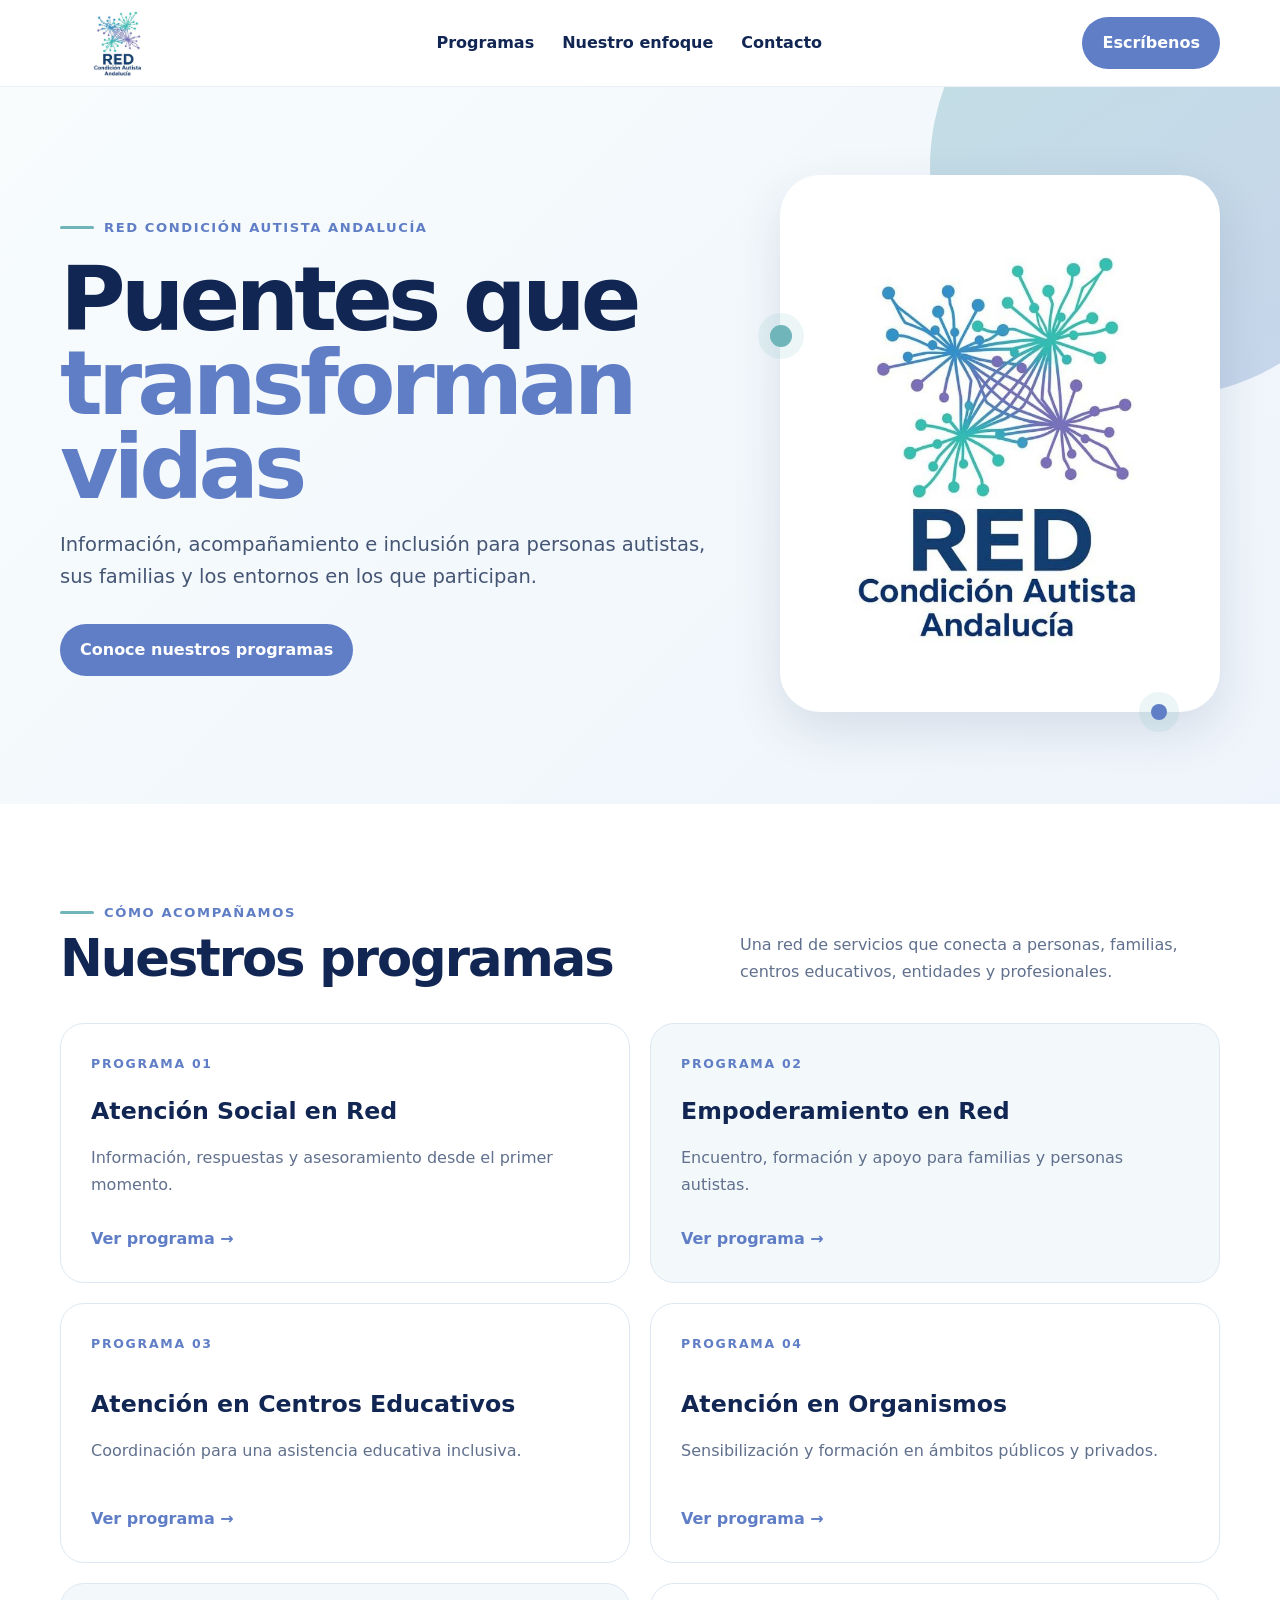
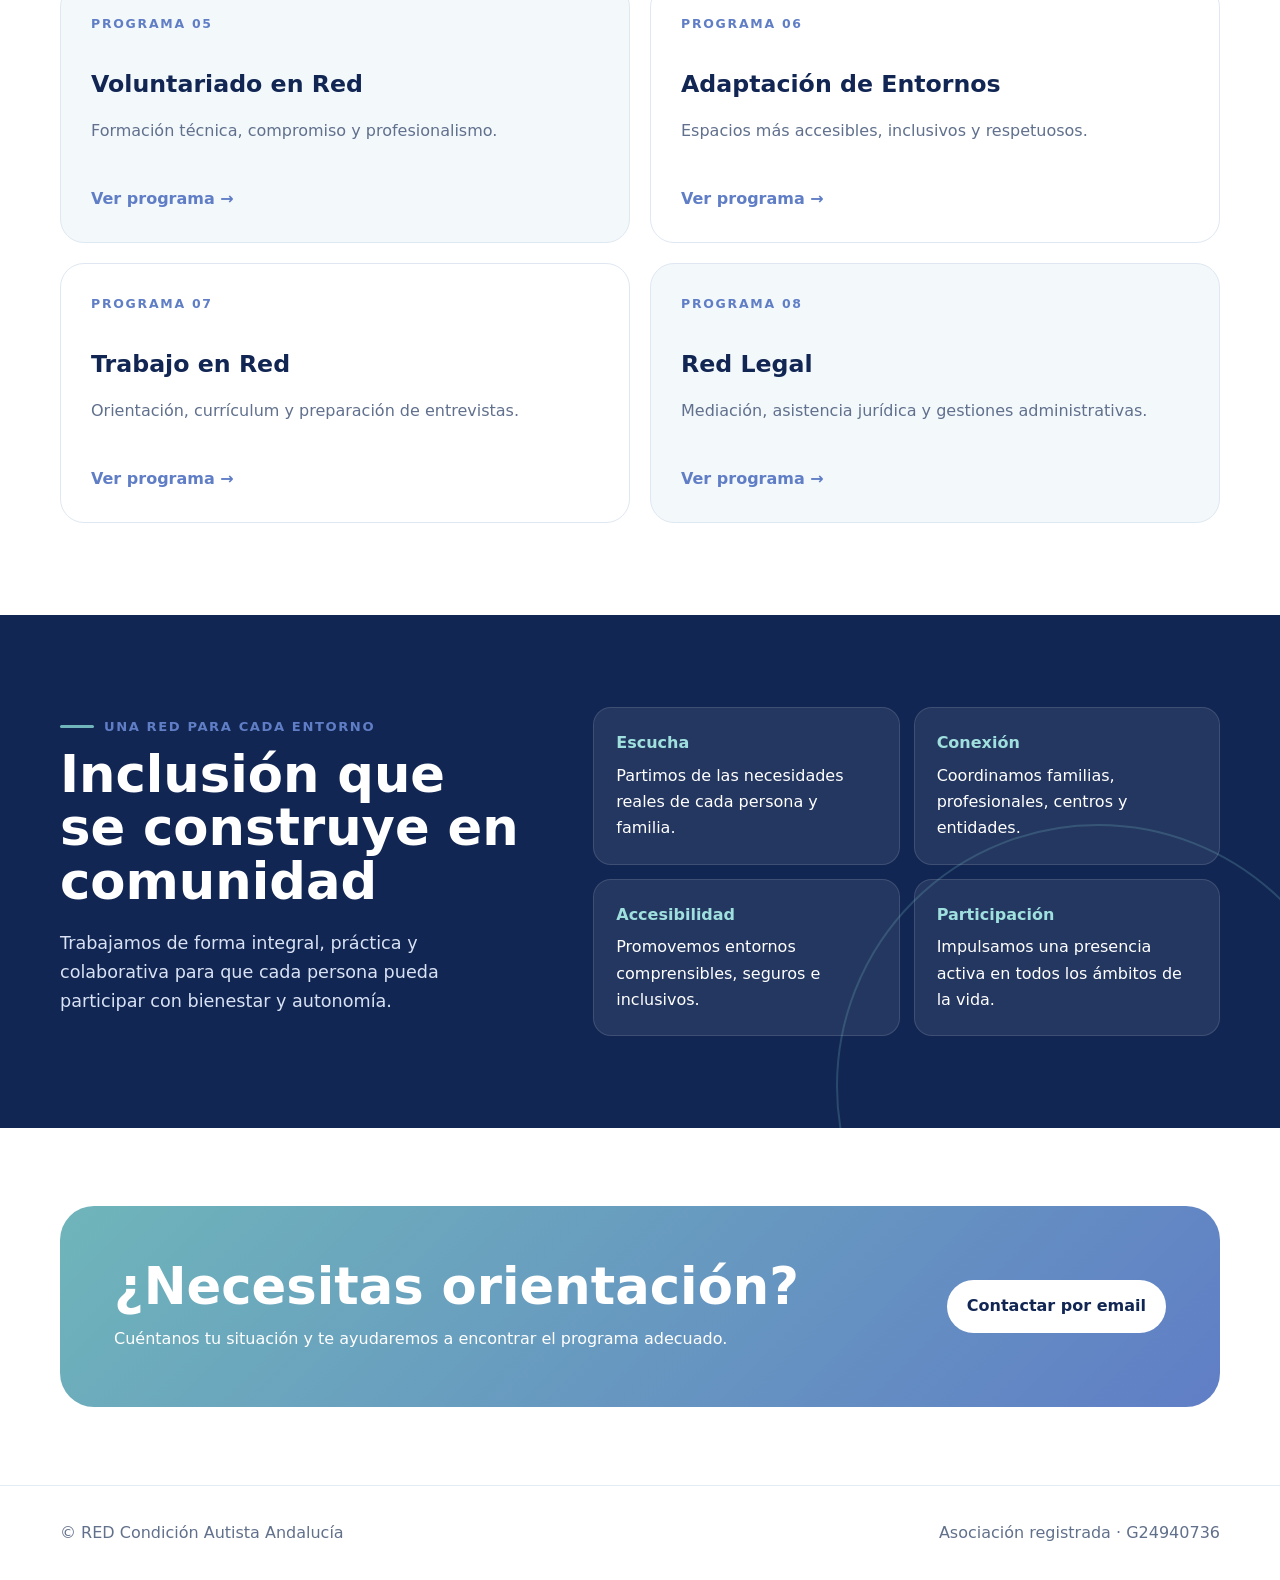
==== index.html @ 649f7479 "Publish RED Condición Autista Andalucía website" ====
<!doctype html>
<html lang="es">
<head>
<meta charset="utf-8">
<meta name="viewport" content="width=device-width,initial-scale=1">
<title>RED Condición Autista Andalucía</title>
<meta name="description" content="Información, acompañamiento e inclusión para personas autistas y sus familias en Andalucía.">
<meta property="og:title" content="RED Condición Autista Andalucía">
<meta property="og:description" content="Puentes que transforman vidas">
<meta property="og:type" content="website">
<meta property="og:image" content="https://josebaeza14.github.io/REDCondicionAutistaAndalucia/assets/og.jpg">
<meta property="og:image:width" content="1200">
<meta property="og:image:height" content="630">
<meta name="twitter:card" content="summary_large_image">
<meta name="twitter:title" content="RED Condición Autista Andalucía">
<meta name="twitter:description" content="Puentes que transforman vidas">
<meta name="twitter:image" content="https://josebaeza14.github.io/REDCondicionAutistaAndalucia/assets/og.jpg">
<link rel="icon" type="image/svg+xml" href="favicon.svg">
<link rel="stylesheet" href="styles.css">
</head>
<body>
<header class="topbar">
<nav class="container nav" aria-label="Navegación principal">
<a class="brand" href="index.html">
<img src="assets/logo-red.jpg" alt="RED Condición Autista Andalucía">
</a>
<button class="menu" aria-label="Abrir menú">☰</button>
<div class="navlinks">
<a href="#programas">Programas</a>
<a href="#enfoque">Nuestro enfoque</a>
<a href="#contacto">Contacto</a>
</div>
<a class="nav-cta" href="mailto:redcondicionautistaandalucia@gmail.com">Escríbenos</a>
</nav>
</header>
<main>
<section class="hero">
<div class="container hero-grid">
<div>
<span class="eyebrow">RED Condición Autista Andalucía</span>
<h1>Puentes que <span>transforman vidas</span>
</h1>
<p class="lead">Información, acompañamiento e inclusión para personas autistas, sus familias y los entornos en los que participan.</p>
<a class="btn" href="#programas">Conoce nuestros programas</a>
</div>
<div class="hero-card">
<span class="node n1">
</span>
<span class="node n2">
</span>
<img src="assets/logo-red.jpg" alt="Logo de RED Condición Autista Andalucía">
</div>
</div>
</section>
<section class="programs" id="programas">
<div class="container">
<div class="section-title">
<div>
<span class="eyebrow">Cómo acompañamos</span>
<h2>Nuestros programas</h2>
</div>
<p>Una red de servicios que conecta a personas, familias, centros educativos, entidades y profesionales.</p>
</div>
<div class="grid">
<a class="program" href="programa-01.html">
<span class="num">PROGRAMA 01</span>
<div>
<h3>Atención Social en Red</h3>
<p>Información, respuestas y asesoramiento desde el primer momento.</p>
</div>
<span class="arrow">Ver programa →</span>
</a>
<a class="program" href="programa-02.html">
<span class="num">PROGRAMA 02</span>
<div>
<h3>Empoderamiento en Red</h3>
<p>Encuentro, formación y apoyo para familias y personas autistas.</p>
</div>
<span class="arrow">Ver programa →</span>
</a>
<a class="program" href="programa-03.html">
<span class="num">PROGRAMA 03</span>
<div>
<h3>Atención en Centros Educativos</h3>
<p>Coordinación para una asistencia educativa inclusiva.</p>
</div>
<span class="arrow">Ver programa →</span>
</a>
<a class="program" href="programa-04.html">
<span class="num">PROGRAMA 04</span>
<div>
<h3>Atención en Organismos</h3>
<p>Sensibilización y formación en ámbitos públicos y privados.</p>
</div>
<span class="arrow">Ver programa →</span>
</a>
<a class="program" href="programa-05.html">
<span class="num">PROGRAMA 05</span>
<div>
<h3>Voluntariado en Red</h3>
<p>Formación técnica, compromiso y profesionalismo.</p>
</div>
<span class="arrow">Ver programa →</span>
</a>
<a class="program" href="programa-06.html">
<span class="num">PROGRAMA 06</span>
<div>
<h3>Adaptación de Entornos</h3>
<p>Espacios más accesibles, inclusivos y respetuosos.</p>
</div>
<span class="arrow">Ver programa →</span>
</a>
<a class="program" href="programa-07.html">
<span class="num">PROGRAMA 07</span>
<div>
<h3>Trabajo en Red</h3>
<p>Orientación, currículum y preparación de entrevistas.</p>
</div>
<span class="arrow">Ver programa →</span>
</a>
<a class="program" href="programa-08.html">
<span class="num">PROGRAMA 08</span>
<div>
<h3>Red Legal</h3>
<p>Mediación, asistencia jurídica y gestiones administrativas.</p>
</div>
<span class="arrow">Ver programa →</span>
</a>
</div>
</div>
</section>
<section class="approach" id="enfoque">
<div class="container approach-grid">
<div>
<span class="eyebrow">Una red para cada entorno</span>
<h2>Inclusión que se construye en comunidad</h2>
<p>Trabajamos de forma integral, práctica y colaborativa para que cada persona pueda participar con bienestar y autonomía.</p>
</div>
<div class="values">
<div class="value">
<b>Escucha</b>Partimos de las necesidades reales de cada persona y familia.</div>
<div class="value">
<b>Conexión</b>Coordinamos familias, profesionales, centros y entidades.</div>
<div class="value">
<b>Accesibilidad</b>Promovemos entornos comprensibles, seguros e inclusivos.</div>
<div class="value">
<b>Participación</b>Impulsamos una presencia activa en todos los ámbitos de la vida.</div>
</div>
</div>
</section>
<section class="contact" id="contacto">
<div class="container">
<div class="contact-card">
<div>
<h2>¿Necesitas orientación?</h2>
<p>Cuéntanos tu situación y te ayudaremos a encontrar el programa adecuado.</p>
</div>
<a class="btn" href="mailto:redcondicionautistaandalucia@gmail.com">Contactar por email</a>
</div>
</div>
</section>
</main>
<footer>
<div class="container footer-row">
<span>© RED Condición Autista Andalucía</span>
<span>Asociación registrada · G24940736</span>
</div>
</footer>
<script src="app.js">
</script>
</body>
</html>
---- styles.css ----
:root{--aqua:#6FB5BA;--blue:#607EC6;--navy:#122653;--ink:#26334d;--soft:#f3f8fb;--white:#fff;--radius:24px;--shadow:0 18px 50px rgba(25,51,91,.12)}*{box-sizing:border-box}html{scroll-behavior:smooth}body{margin:0;font-family:Inter,ui-sans-serif,system-ui,-apple-system,"Segoe UI",sans-serif;color:var(--ink);background:#fff;line-height:1.65;font-size:16px}a{color:inherit;text-decoration:none}img{max-width:100%;display:block}.container{width:min(1160px,calc(100% - 40px));margin:auto}.topbar{position:sticky;top:0;z-index:20;background:rgba(255,255,255,.94);backdrop-filter:blur(14px);border-bottom:1px solid rgba(96,126,198,.12)}.nav{height:86px;display:flex;align-items:center;justify-content:space-between;gap:24px}.brand img{width:116px;height:72px;object-fit:contain}.navlinks{display:flex;gap:28px;align-items:center;font-weight:700;color:var(--navy)}.navlinks a:hover,.navlinks a:focus{color:var(--blue)}.nav-cta,.btn{display:inline-flex;align-items:center;justify-content:center;border-radius:999px;padding:13px 20px;background:var(--blue);color:#fff;font-weight:800;transition:.2s}.nav-cta:hover,.btn:hover{transform:translateY(-2px);box-shadow:0 10px 25px rgba(96,126,198,.28)}.menu{display:none;border:0;background:var(--soft);width:44px;height:44px;border-radius:50%;font-size:22px;color:var(--navy)}.hero{overflow:hidden;position:relative;padding:88px 0 92px;background:linear-gradient(135deg,#f8fcfd 0%,#eef4fb 100%)}.hero:after{content:"";position:absolute;width:460px;height:460px;border-radius:50%;right:-110px;top:-150px;background:linear-gradient(145deg,rgba(111,181,186,.38),rgba(96,126,198,.28))}.hero-grid{position:relative;z-index:1;display:grid;grid-template-columns:1.2fr .8fr;align-items:center;gap:60px}.eyebrow{display:inline-flex;align-items:center;gap:10px;font-size:.82rem;font-weight:900;letter-spacing:.12em;text-transform:uppercase;color:var(--blue)}.eyebrow:before{content:"";width:34px;height:3px;background:var(--aqua);border-radius:4px}.hero h1{margin:18px 0 20px;color:var(--navy);font-size:clamp(3rem,7vw,6.5rem);line-height:.94;letter-spacing:-.055em;max-width:850px}.hero h1 span{display:block;color:var(--blue)}.lead{font-size:1.22rem;max-width:660px;margin:0 0 30px;color:#455574}.hero-card{position:relative;border-radius:40px;background:#fff;padding:54px;box-shadow:var(--shadow);display:grid;place-items:center}.hero-card img{width:310px}.node{position:absolute;border-radius:50%;background:var(--aqua);box-shadow:0 0 0 12px rgba(111,181,186,.13)}.node.n1{width:22px;height:22px;left:-10px;top:28%}.node.n2{width:16px;height:16px;right:12%;bottom:-8px;background:var(--blue)}section{padding:92px 0}.section-title{display:flex;justify-content:space-between;align-items:end;gap:30px;margin-bottom:38px}.section-title h2{font-size:clamp(2.2rem,4vw,3.7rem);line-height:1.05;letter-spacing:-.04em;color:var(--navy);margin:8px 0 0}.section-title p{max-width:480px;margin:0;color:#60708d}.programs{background:#fff}.grid{display:grid;grid-template-columns:repeat(2,1fr);gap:20px}.program{min-height:260px;padding:30px;border:1px solid #dfe8f2;border-radius:var(--radius);display:flex;flex-direction:column;justify-content:space-between;transition:.25s;background:#fff}.program:hover{transform:translateY(-5px);box-shadow:var(--shadow);border-color:transparent}.program:nth-child(3n+2){background:var(--soft)}.num{font-size:.78rem;letter-spacing:.14em;font-weight:900;color:var(--blue)}.program h3{font-size:1.48rem;line-height:1.2;color:var(--navy);margin:20px 0}.program p{margin:0;color:#60708d}.arrow{margin-top:26px;color:var(--blue);font-weight:900}.approach{background:var(--navy);color:#fff;position:relative;overflow:hidden}.approach:before{content:"";position:absolute;inset:auto -80px -220px auto;width:520px;height:520px;border:2px solid rgba(111,181,186,.25);border-radius:50%}.approach-grid{display:grid;grid-template-columns:.85fr 1.15fr;gap:70px;align-items:center}.approach h2{font-size:clamp(2.4rem,4vw,4rem);line-height:1.05;margin:10px 0 20px}.approach p{color:#d8e2f4;font-size:1.1rem}.values{display:grid;grid-template-columns:repeat(2,1fr);gap:14px}.value{padding:22px;border-radius:18px;background:rgba(255,255,255,.08);border:1px solid rgba(255,255,255,.12)}.value b{display:block;color:#9fe0df;margin-bottom:6px}.contact{padding:78px 0}.contact-card{background:linear-gradient(135deg,var(--aqua),var(--blue));border-radius:34px;padding:54px;color:white;display:flex;align-items:center;justify-content:space-between;gap:40px}.contact-card h2{font-size:clamp(2rem,4vw,3.4rem);line-height:1.05;margin:0 0 12px}.contact-card p{margin:0}.contact-card .btn{background:#fff;color:var(--navy)}footer{border-top:1px solid #e3ebf3;padding:34px 0;color:#61708b}.footer-row{display:flex;justify-content:space-between;gap:20px;align-items:center}.detail-hero{padding:80px 0 58px;background:linear-gradient(135deg,#f5fbfb,#eef2fb)}.back{display:inline-flex;gap:8px;align-items:center;font-weight:800;color:var(--blue);margin-bottom:34px}.detail-number{font-weight:900;letter-spacing:.16em;color:var(--aqua)}.detail-hero h1{font-size:clamp(2.6rem,6vw,5rem);line-height:1.02;letter-spacing:-.045em;color:var(--navy);max-width:940px;margin:12px 0 18px}.detail-hero .intro{font-size:1.2rem;max-width:750px}.detail-body{padding:65px 0 92px}.content{max-width:860px}.content h2{font-size:1.7rem;color:var(--navy);margin:38px 0 12px}.content p{margin:0 0 20px}.content ul{padding:0;list-style:none;display:grid;gap:13px}.content li{padding:18px 20px 18px 52px;background:var(--soft);border-radius:15px;position:relative}.content li:before{content:"";position:absolute;left:21px;top:27px;width:12px;height:12px;border-radius:50%;background:linear-gradient(135deg,var(--aqua),var(--blue))}.price{display:inline-block;margin-top:6px;font-weight:800;color:var(--blue)}@media(max-width:800px){.nav{height:74px}.brand img{width:92px;height:58px}.menu{display:block}.navlinks{display:none;position:absolute;left:20px;right:20px;top:74px;background:#fff;box-shadow:var(--shadow);border-radius:18px;padding:20px;flex-direction:column;align-items:flex-start}.navlinks.open{display:flex}.nav-cta{display:none}.hero{padding:62px 0}.hero-grid,.approach-grid{grid-template-columns:1fr}.hero-card{padding:34px}.hero-card img{width:230px}.grid{grid-template-columns:1fr}.section-title,.contact-card,.footer-row{align-items:flex-start;flex-direction:column}.values{grid-template-columns:1fr}section{padding:68px 0}.contact-card{padding:34px}.detail-hero{padding:54px 0 42px}}
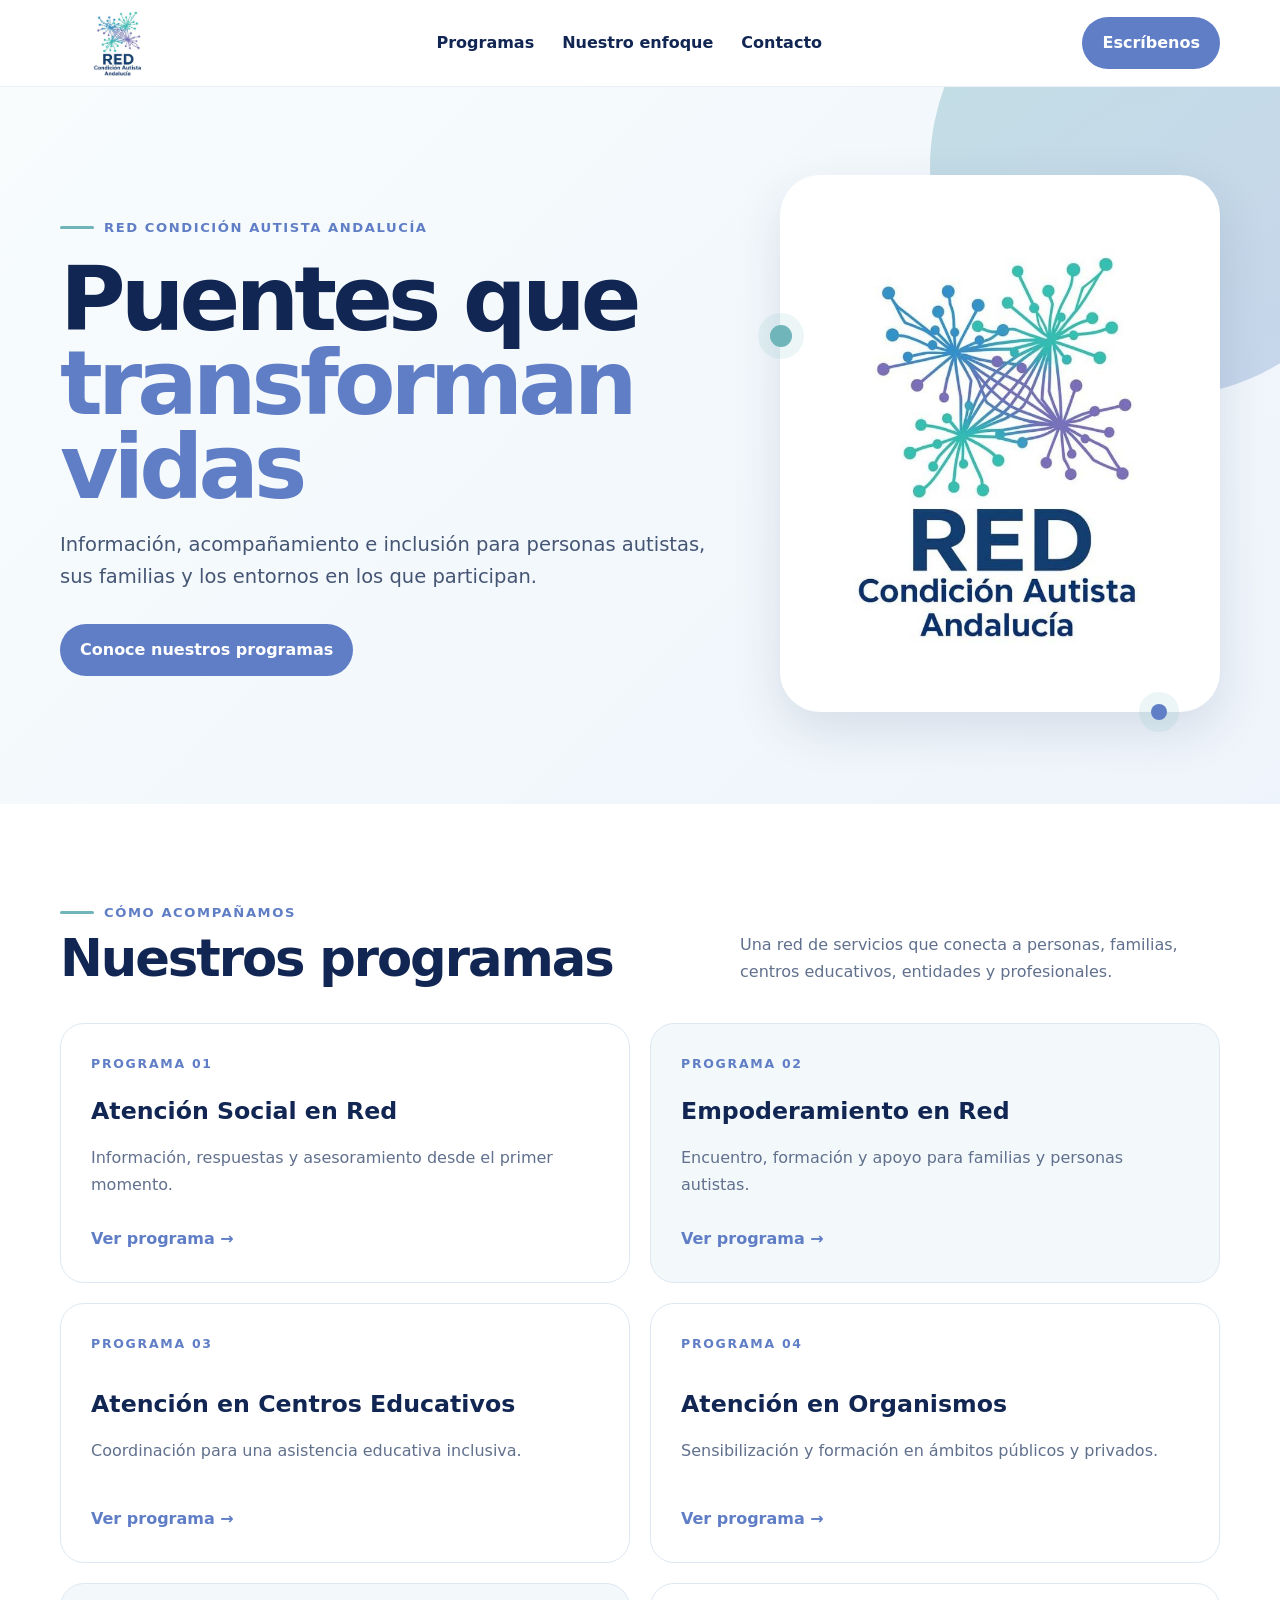
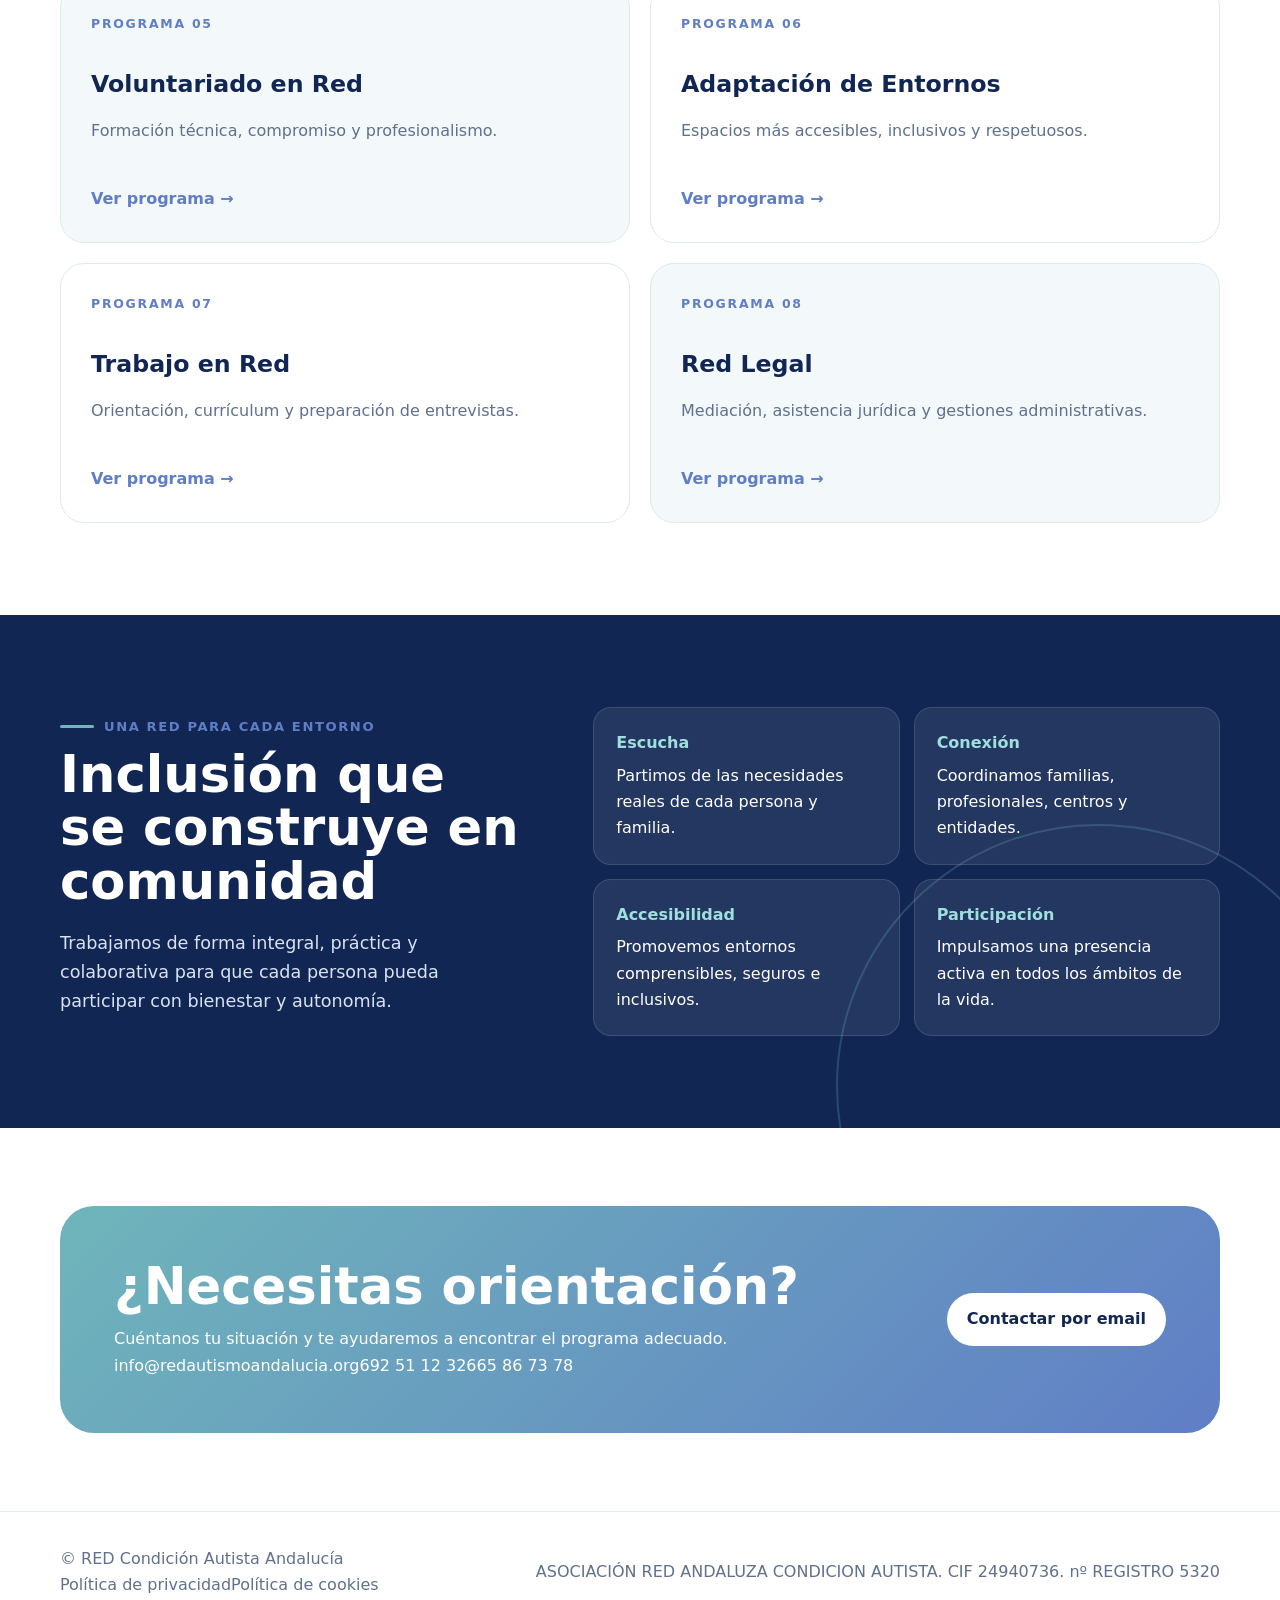
==== commit cb35b121: "Update contact details and legal links" ====
--- a/index.html
+++ b/index.html
@@ -8,29 +8,30 @@
 <meta property="og:title" content="RED Condición Autista Andalucía">
 <meta property="og:description" content="Puentes que transforman vidas">
 <meta property="og:type" content="website">
-<meta property="og:image" content="https://josebaeza14.github.io/REDCondicionAutistaAndalucia/assets/og.jpg">
+<meta property="og:image" content="https://josebaeza14.github.io/REDCondicionAutistaAndalucia/assets/og.png">
 <meta property="og:image:width" content="1200">
 <meta property="og:image:height" content="630">
 <meta name="twitter:card" content="summary_large_image">
 <meta name="twitter:title" content="RED Condición Autista Andalucía">
 <meta name="twitter:description" content="Puentes que transforman vidas">
-<meta name="twitter:image" content="https://josebaeza14.github.io/REDCondicionAutistaAndalucia/assets/og.jpg">
+<meta name="twitter:image" content="https://josebaeza14.github.io/REDCondicionAutistaAndalucia/assets/og.png">
 <link rel="icon" type="image/svg+xml" href="favicon.svg">
 <link rel="stylesheet" href="styles.css">
+<link rel="stylesheet" href="legal.css">
 </head>
 <body>
 <header class="topbar">
 <nav class="container nav" aria-label="Navegación principal">
-<a class="brand" href="index.html">
+<a class="brand" href="">
 <img src="assets/logo-red.jpg" alt="RED Condición Autista Andalucía">
 </a>
-<button class="menu" aria-label="Abrir menú">☰</button>
-<div class="navlinks">
+<button class="menu" aria-label="Abrir menú" aria-expanded="false" aria-controls="main-menu">☰</button>
+<div class="navlinks" id="main-menu">
 <a href="#programas">Programas</a>
 <a href="#enfoque">Nuestro enfoque</a>
 <a href="#contacto">Contacto</a>
 </div>
-<a class="nav-cta" href="mailto:redcondicionautistaandalucia@gmail.com">Escríbenos</a>
+<a class="nav-cta" href="mailto:info@redautismoandalucia.org">Escríbenos</a>
 </nav>
 </header>
 <main>
@@ -154,16 +155,17 @@
 <div>
 <h2>¿Necesitas orientación?</h2>
 <p>Cuéntanos tu situación y te ayudaremos a encontrar el programa adecuado.</p>
+<div class="contact-details"><a href="mailto:info@redautismoandalucia.org">info@redautismoandalucia.org</a><a href="tel:+34692511232">692 51 12 32</a><a href="tel:+34665867378">665 86 73 78</a></div>
 </div>
-<a class="btn" href="mailto:redcondicionautistaandalucia@gmail.com">Contactar por email</a>
+<a class="btn" href="mailto:info@redautismoandalucia.org">Contactar por email</a>
 </div>
 </div>
 </section>
 </main>
 <footer>
 <div class="container footer-row">
-<span>© RED Condición Autista Andalucía</span>
-<span>Asociación registrada · G24940736</span>
+<div><span>© RED Condición Autista Andalucía</span><div class="legal-links"><a href="privacidad.html">Política de privacidad</a><a href="cookies.html">Política de cookies</a></div></div>
+<span>ASOCIACIÓN RED ANDALUZA CONDICION AUTISTA. CIF 24940736. nº REGISTRO 5320</span>
 </div>
 </footer>
 <script src="app.js">
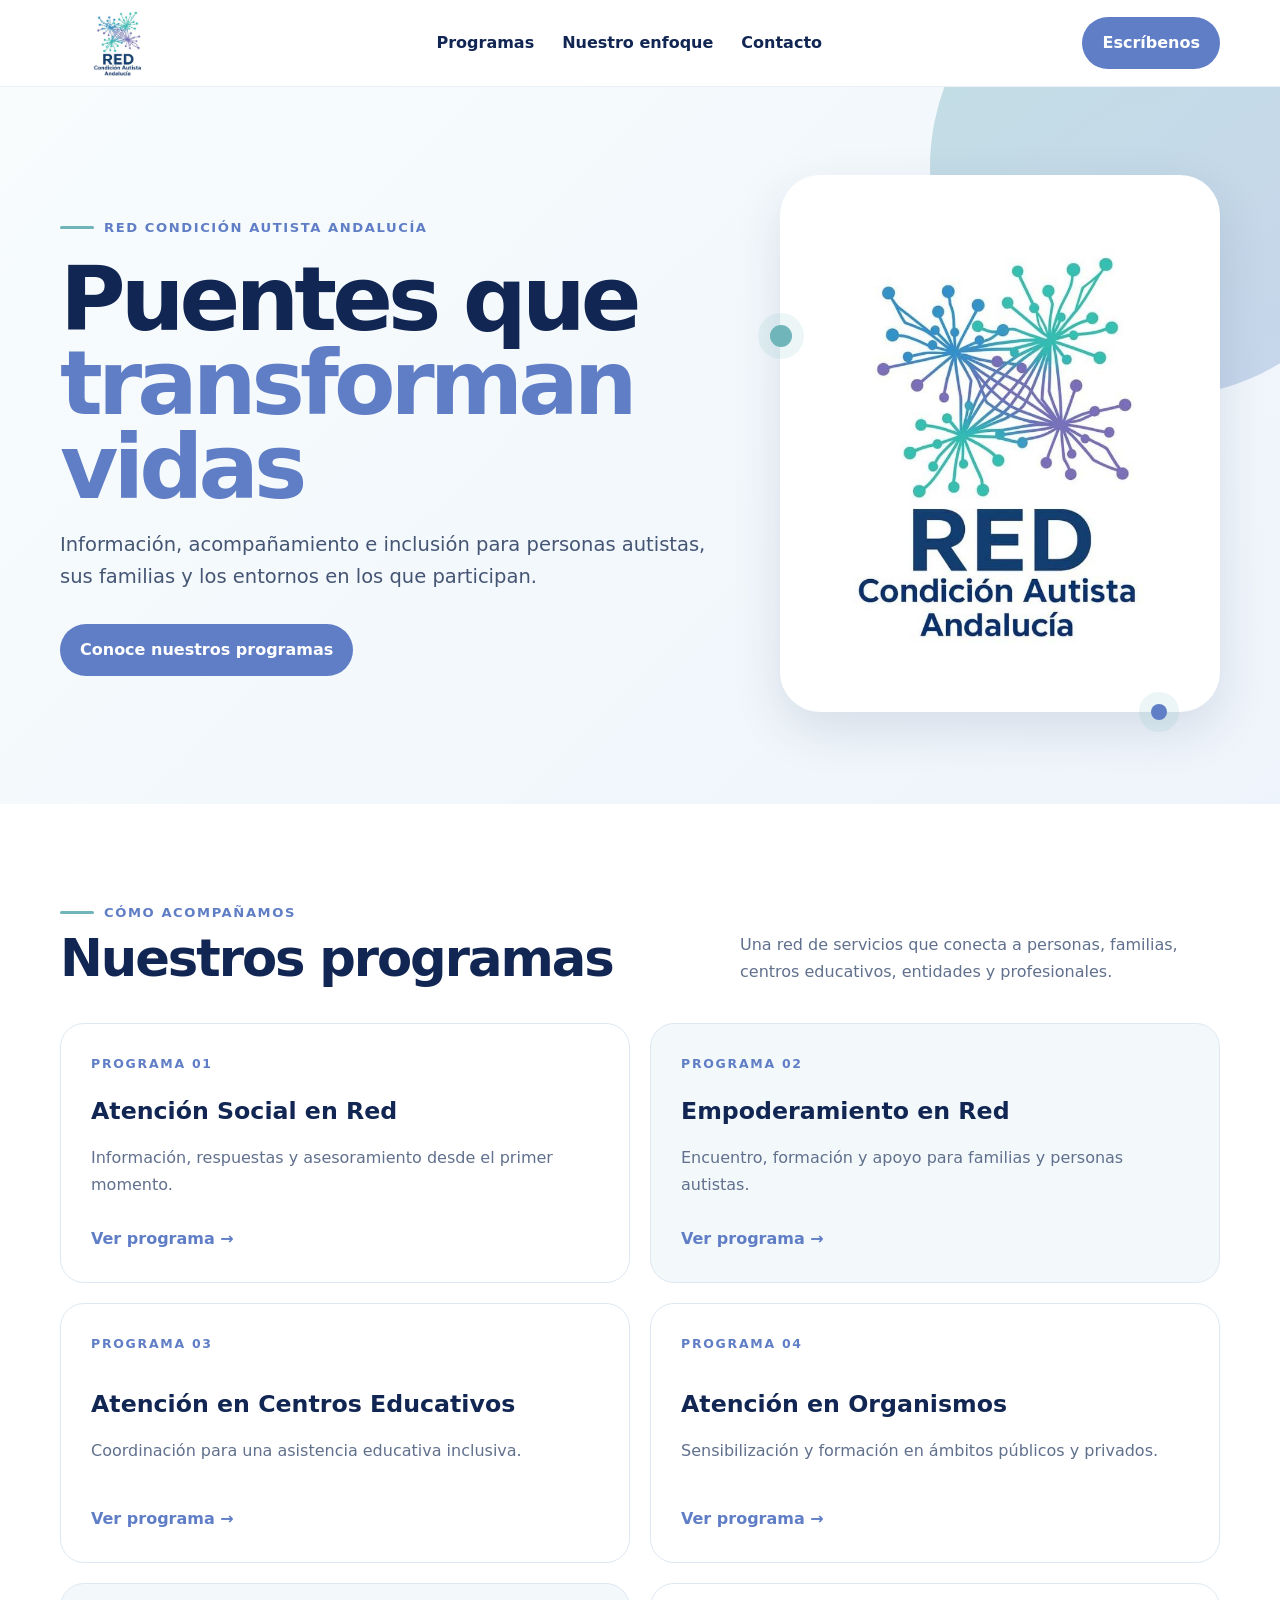
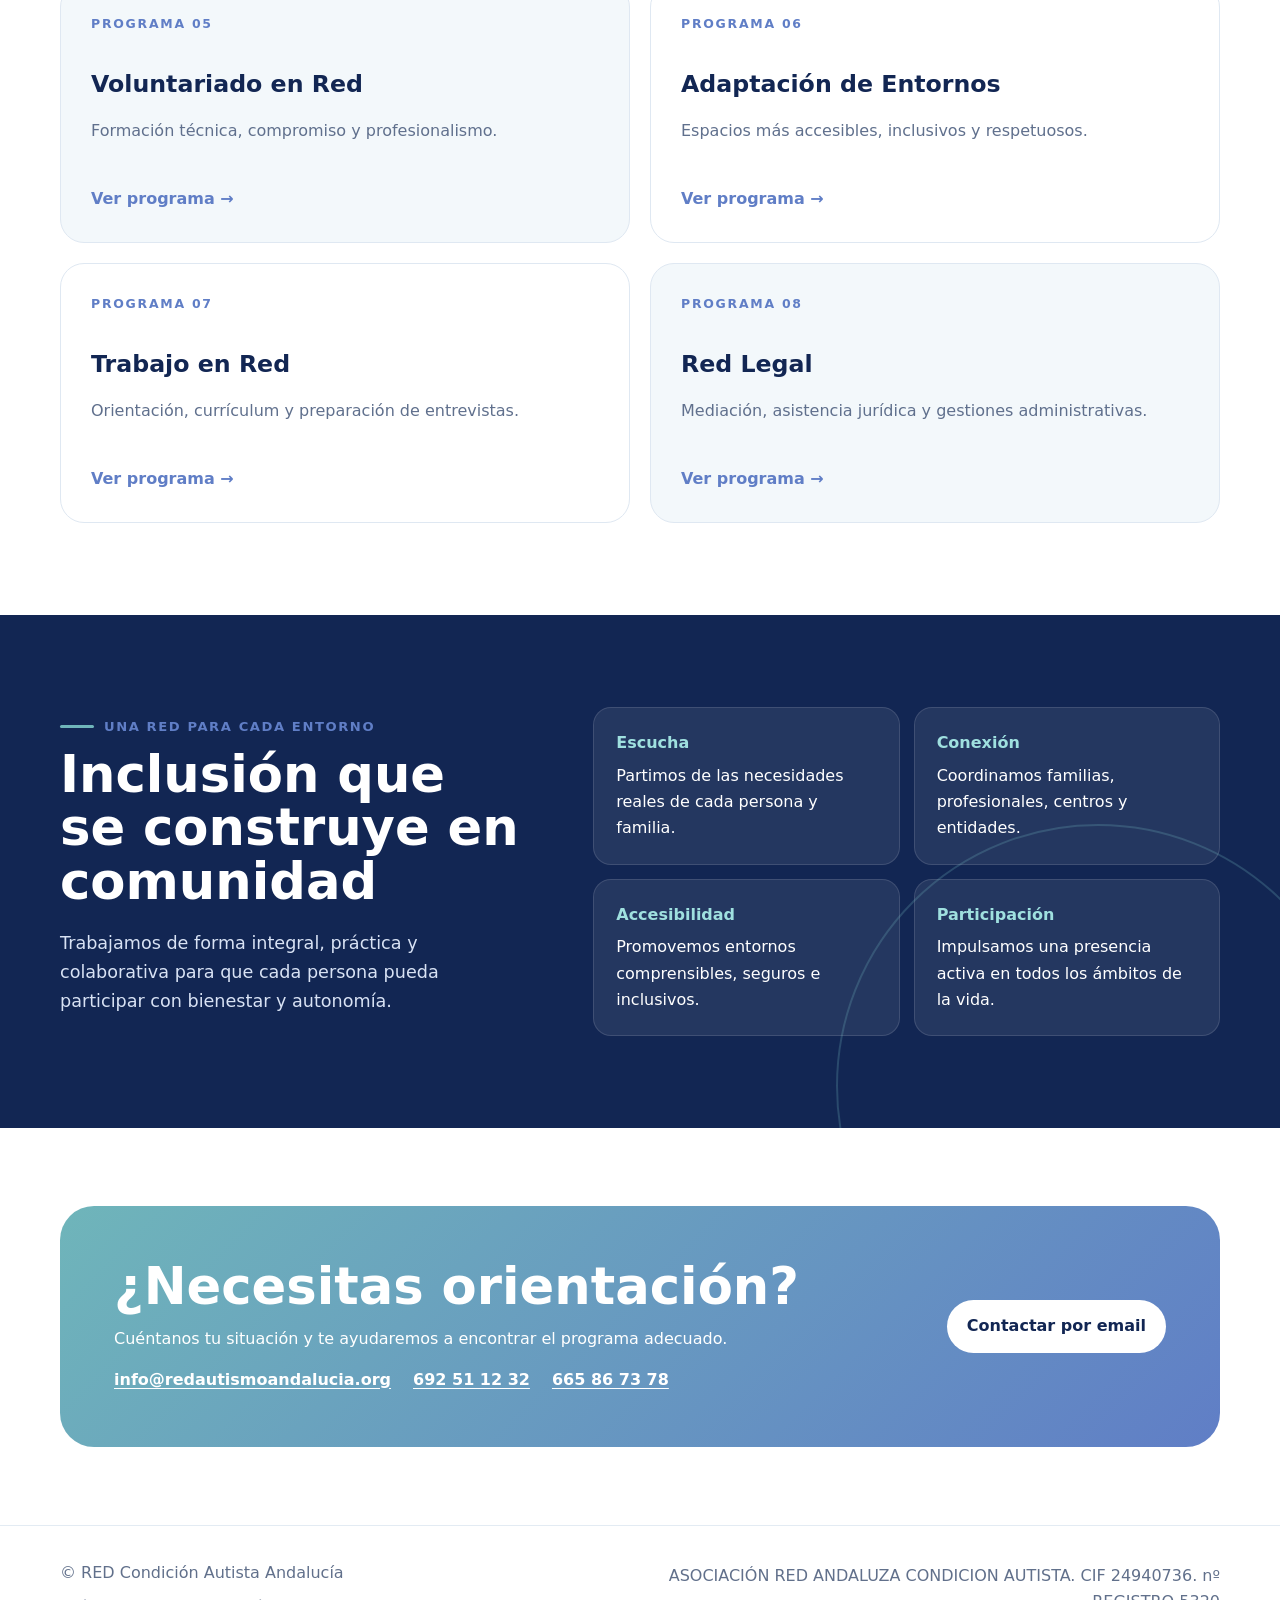
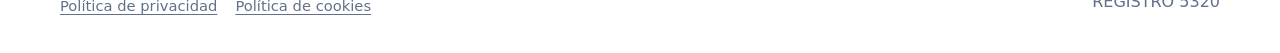
==== commit d1fdec7c: "Use existing social preview image" ====
--- a/index.html
+++ b/index.html
@@ -8,13 +8,13 @@
 <meta property="og:title" content="RED Condición Autista Andalucía">
 <meta property="og:description" content="Puentes que transforman vidas">
 <meta property="og:type" content="website">
-<meta property="og:image" content="https://josebaeza14.github.io/REDCondicionAutistaAndalucia/assets/og.png">
+<meta property="og:image" content="https://josebaeza14.github.io/REDCondicionAutistaAndalucia/assets/og.jpg">
 <meta property="og:image:width" content="1200">
 <meta property="og:image:height" content="630">
 <meta name="twitter:card" content="summary_large_image">
 <meta name="twitter:title" content="RED Condición Autista Andalucía">
 <meta name="twitter:description" content="Puentes que transforman vidas">
-<meta name="twitter:image" content="https://josebaeza14.github.io/REDCondicionAutistaAndalucia/assets/og.png">
+<meta name="twitter:image" content="https://josebaeza14.github.io/REDCondicionAutistaAndalucia/assets/og.jpg">
 <link rel="icon" type="image/svg+xml" href="favicon.svg">
 <link rel="stylesheet" href="styles.css">
 <link rel="stylesheet" href="legal.css">
--- a/legal.css
+++ b/legal.css
@@ -0,0 +1,44 @@
+.contact-details {
+  display: flex;
+  flex-wrap: wrap;
+  gap: 8px 22px;
+  margin-top: 14px;
+  font-weight: 750;
+}
+.contact-details a,
+.legal-links a {
+  text-decoration: underline;
+  text-underline-offset: 3px;
+}
+.legal-links {
+  display: flex;
+  flex-wrap: wrap;
+  gap: 8px 18px;
+  margin-top: 8px;
+  font-size: .92rem;
+}
+.footer-row > span {
+  max-width: 580px;
+  text-align: right;
+}
+.legal-page { background: var(--soft); }
+.legal-card {
+  max-width: 900px;
+  background: #fff;
+  border-radius: var(--radius);
+  box-shadow: var(--shadow);
+  padding: clamp(28px, 5vw, 58px);
+}
+.legal-card h1 {
+  color: var(--navy);
+  font-size: clamp(2.3rem, 5vw, 4.2rem);
+  line-height: 1.05;
+  margin: 0 0 28px;
+}
+.legal-card h2 { color: var(--navy); margin: 36px 0 12px; }
+.legal-card h3 { color: var(--blue); margin: 28px 0 10px; }
+.legal-card li { margin-bottom: 10px; }
+.legal-contact { padding: 18px 20px; background: var(--soft); border-radius: 15px; }
+@media (max-width: 800px) {
+  .footer-row > span { text-align: left; }
+}
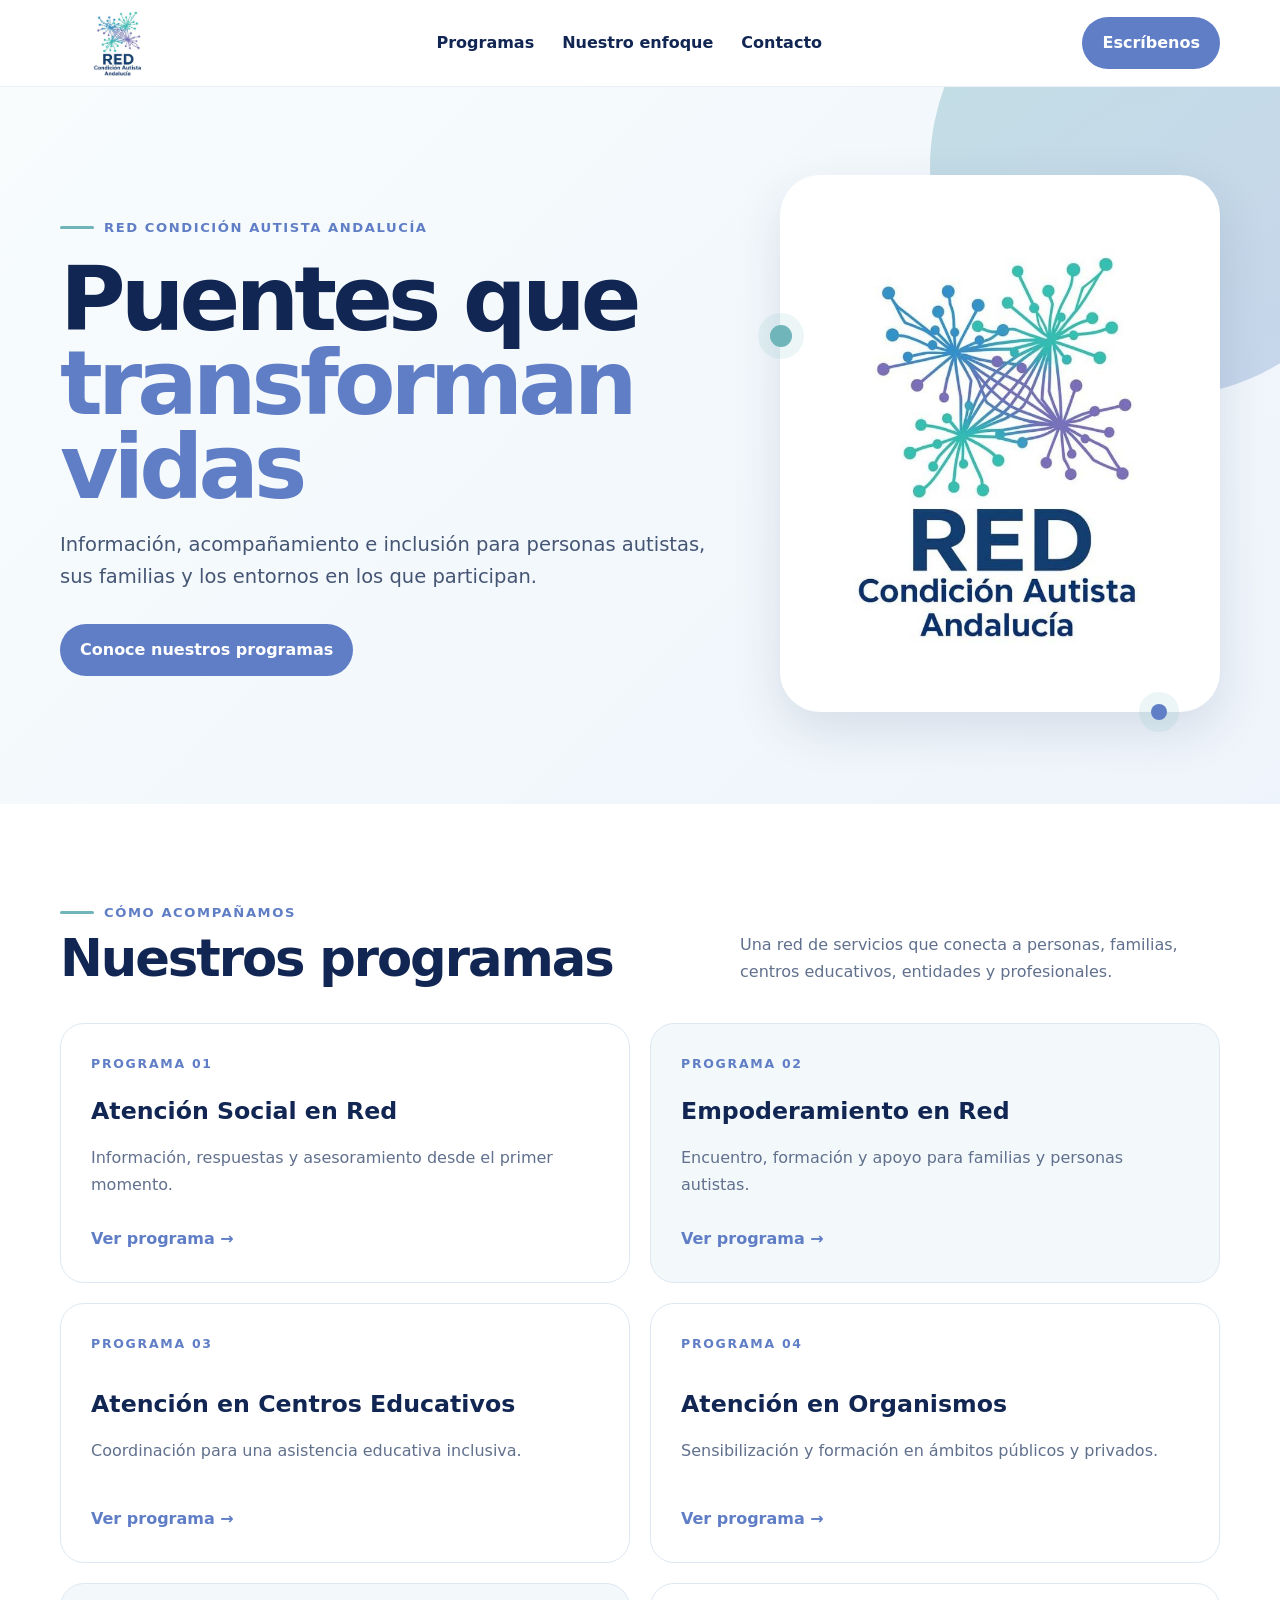
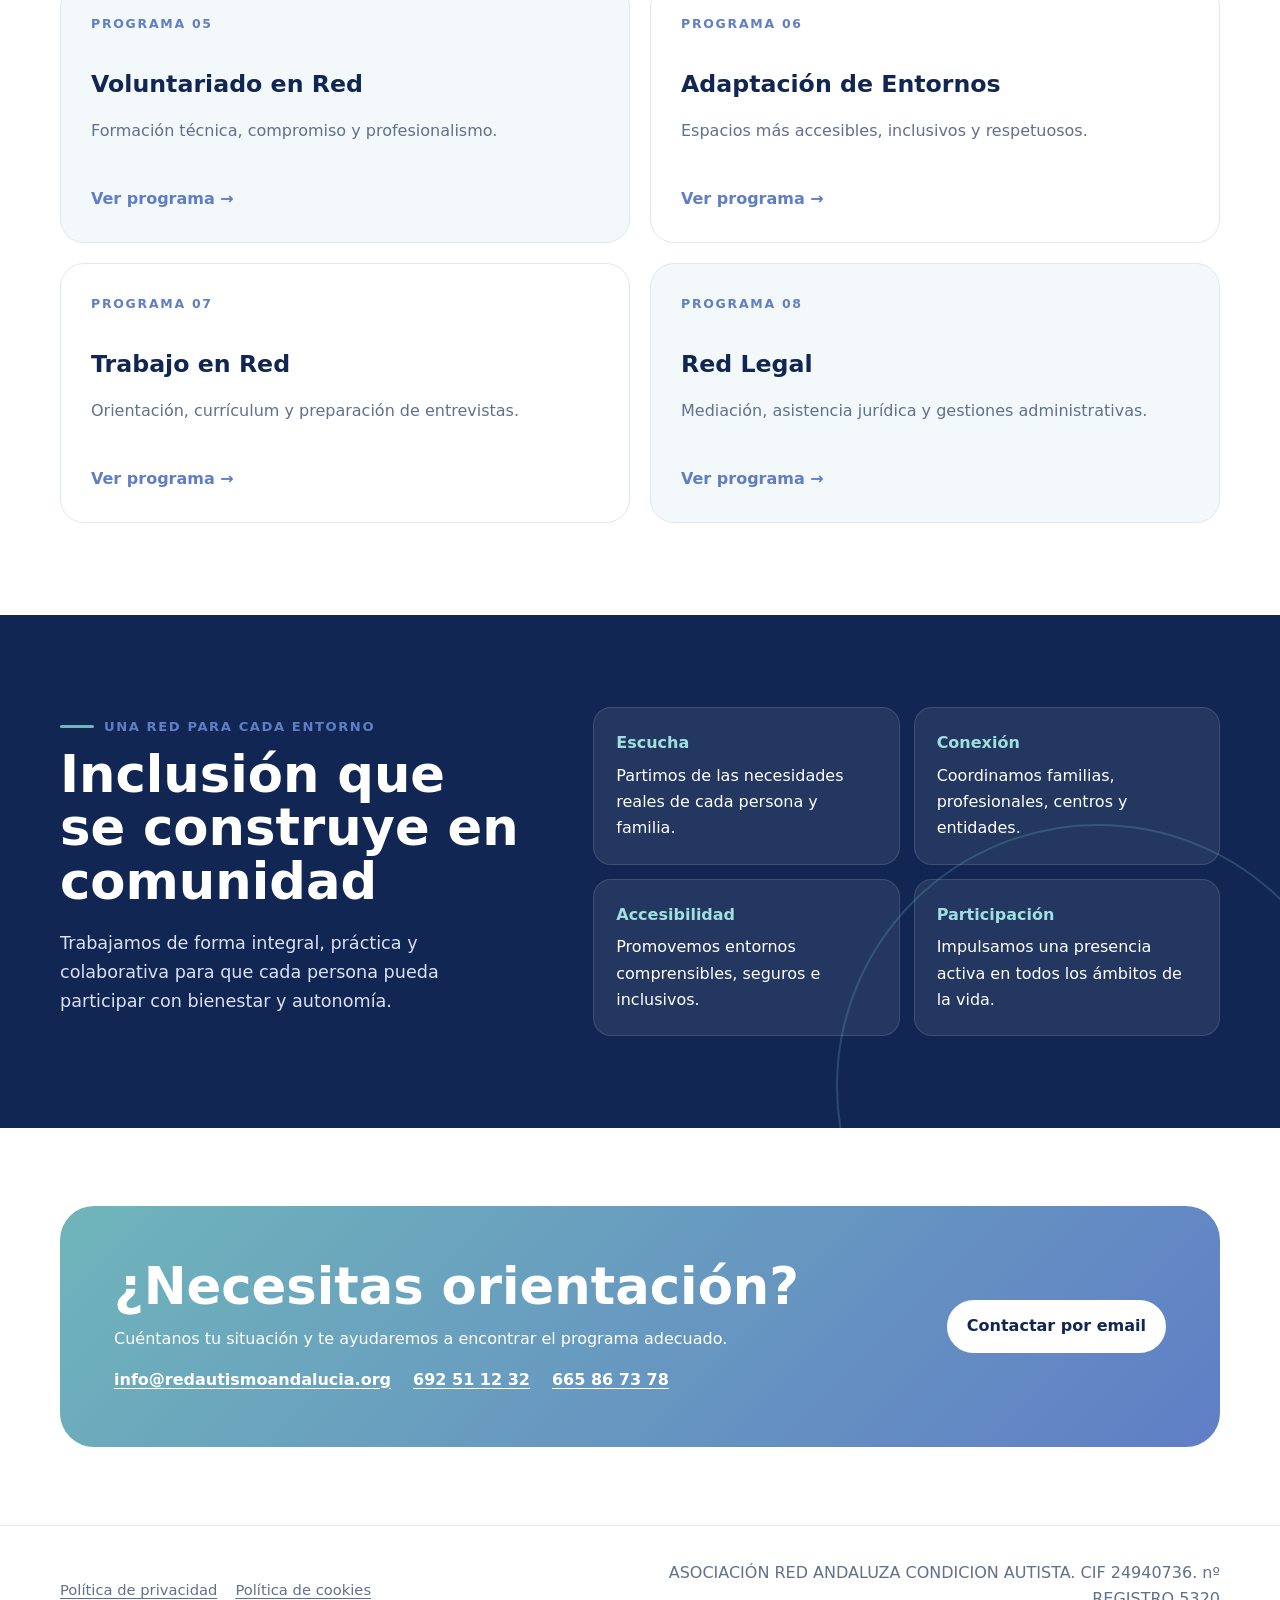
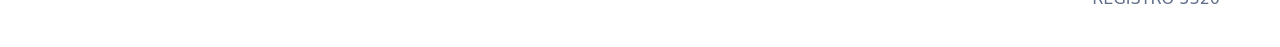
==== commit 2c166ae2: "Fix footer and legal page navigation" ====
--- a/index.html
+++ b/index.html
@@ -8,13 +8,13 @@
 <meta property="og:title" content="RED Condición Autista Andalucía">
 <meta property="og:description" content="Puentes que transforman vidas">
 <meta property="og:type" content="website">
-<meta property="og:image" content="https://josebaeza14.github.io/REDCondicionAutistaAndalucia/assets/og.jpg">
+<meta property="og:image" content="https://red-condicion-autista-andalucia.josebaeza12596.chatgpt.site/assets/og.jpg">
 <meta property="og:image:width" content="1200">
 <meta property="og:image:height" content="630">
 <meta name="twitter:card" content="summary_large_image">
 <meta name="twitter:title" content="RED Condición Autista Andalucía">
 <meta name="twitter:description" content="Puentes que transforman vidas">
-<meta name="twitter:image" content="https://josebaeza14.github.io/REDCondicionAutistaAndalucia/assets/og.jpg">
+<meta name="twitter:image" content="https://red-condicion-autista-andalucia.josebaeza12596.chatgpt.site/assets/og.jpg">
 <link rel="icon" type="image/svg+xml" href="favicon.svg">
 <link rel="stylesheet" href="styles.css">
 <link rel="stylesheet" href="legal.css">
@@ -164,11 +164,11 @@
 </main>
 <footer>
 <div class="container footer-row">
-<div><span>© RED Condición Autista Andalucía</span><div class="legal-links"><a href="privacidad.html">Política de privacidad</a><a href="cookies.html">Política de cookies</a></div></div>
+<div class="legal-links"><a href="privacidad.html">Política de privacidad</a><a href="cookies.html">Política de cookies</a></div>
 <span>ASOCIACIÓN RED ANDALUZA CONDICION AUTISTA. CIF 24940736. nº REGISTRO 5320</span>
 </div>
 </footer>
-<script src="app.js">
+<script src="app.js?v=4">
 </script>
 </body>
 </html>
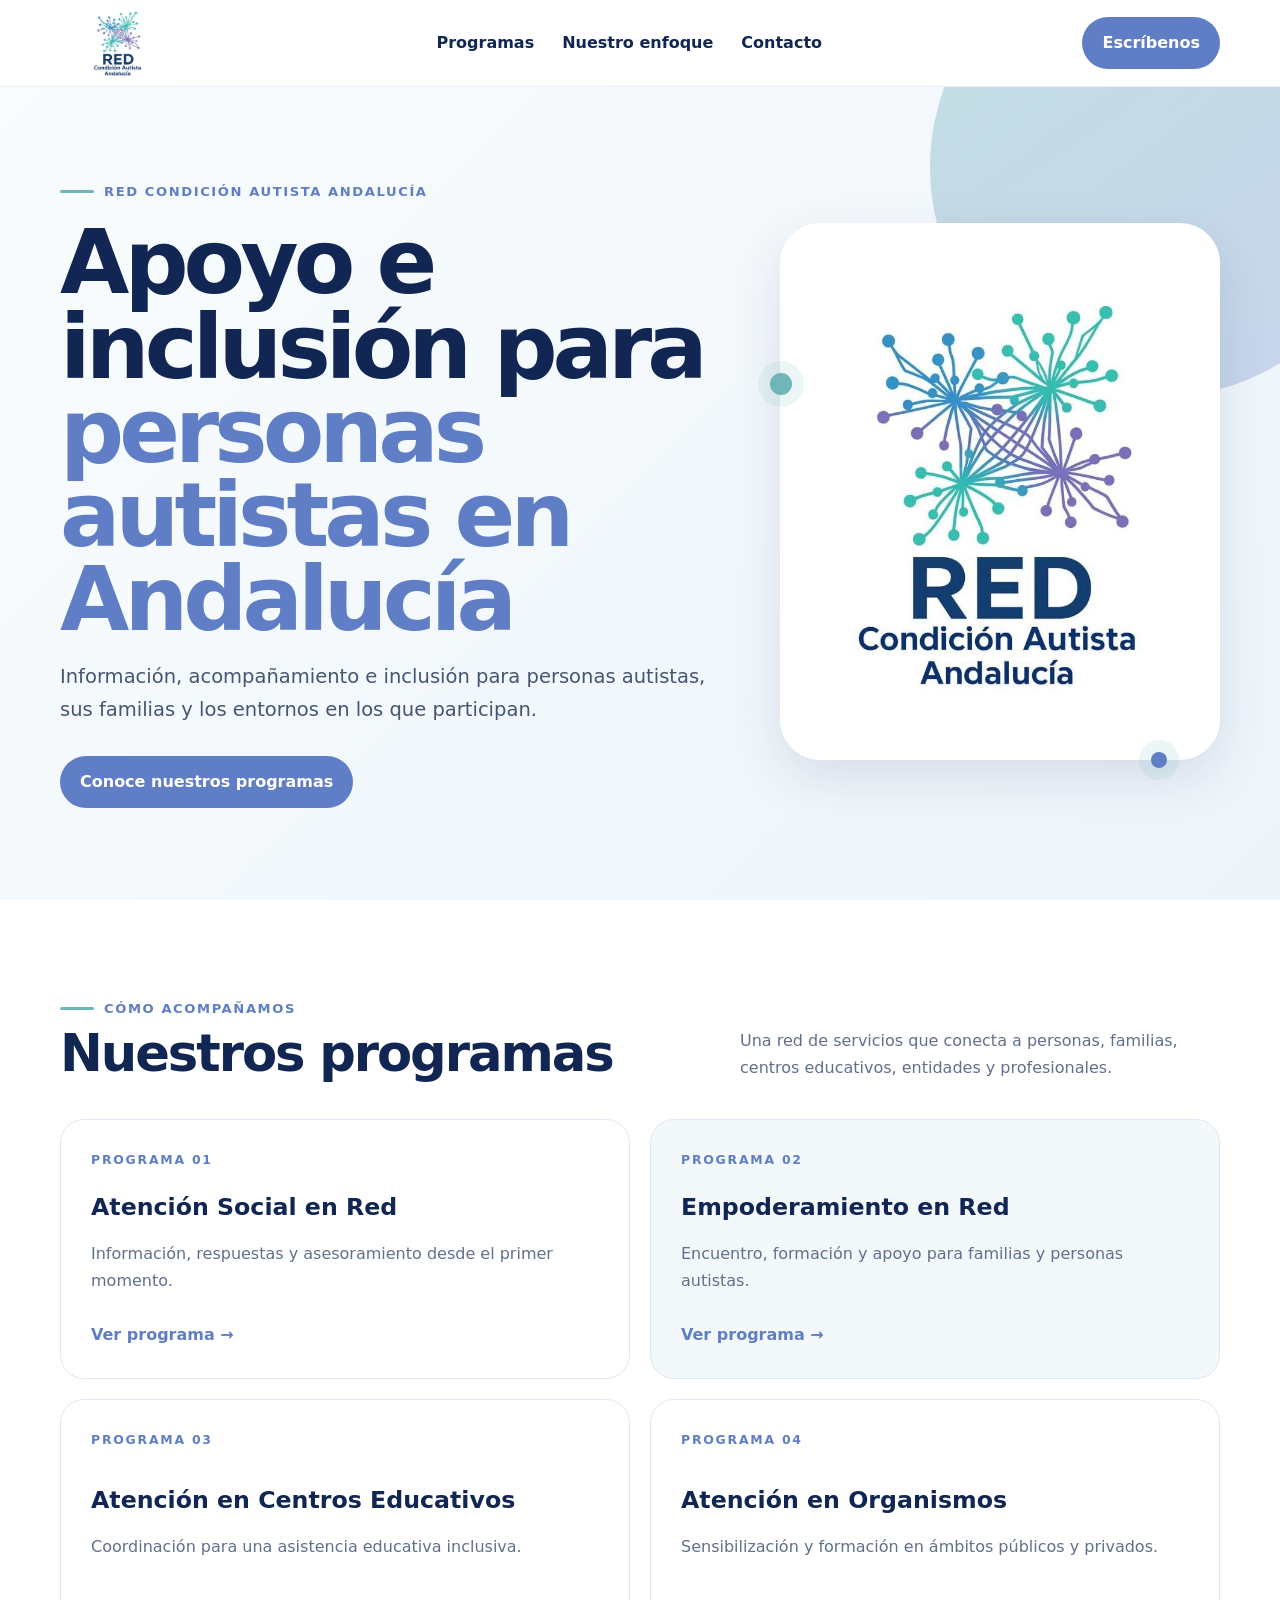
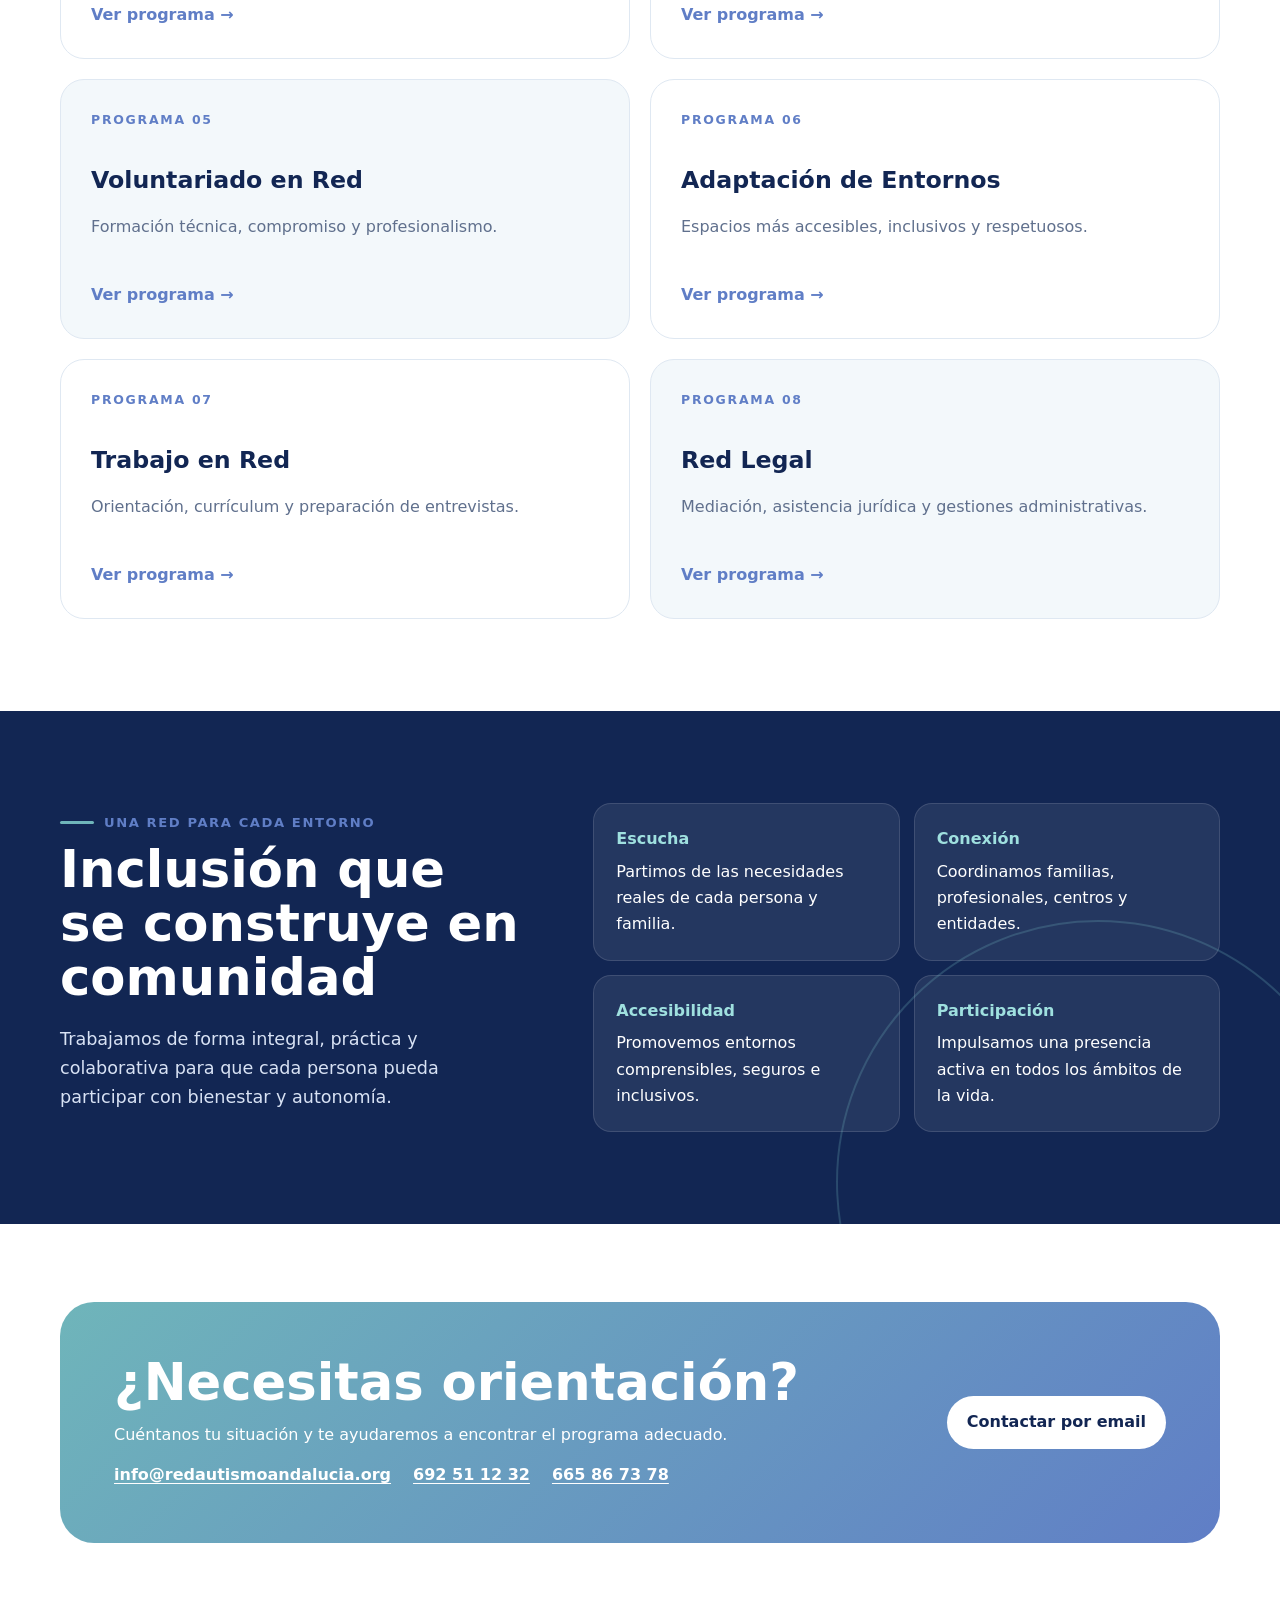
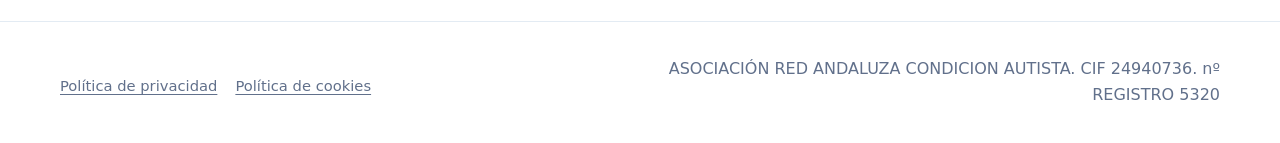
==== commit f9cd4ef1: "Improve SEO metadata and indexing" ====
--- a/index.html
+++ b/index.html
@@ -3,18 +3,36 @@
 <head>
 <meta charset="utf-8">
 <meta name="viewport" content="width=device-width,initial-scale=1">
-<title>RED Condición Autista Andalucía</title>
-<meta name="description" content="Información, acompañamiento e inclusión para personas autistas y sus familias en Andalucía.">
-<meta property="og:title" content="RED Condición Autista Andalucía">
-<meta property="og:description" content="Puentes que transforman vidas">
+<title>Autismo en Andalucía: apoyo, orientación e inclusión | RED</title>
+<meta name="description" content="Apoyo, orientación, formación e inclusión para personas autistas, familias, centros educativos y entidades de toda Andalucía.">
+<meta name="robots" content="index,follow">
+<link rel="canonical" href="https://www.redcondicionautistaandalucia.org/">
+<meta property="og:title" content="Autismo en Andalucía | RED Condición Autista Andalucía">
+<meta property="og:description" content="Apoyo, orientación e inclusión para personas autistas, familias y entidades de Andalucía.">
 <meta property="og:type" content="website">
-<meta property="og:image" content="https://red-condicion-autista-andalucia.josebaeza12596.chatgpt.site/assets/og.jpg">
+<meta property="og:url" content="https://www.redcondicionautistaandalucia.org/">
+<meta property="og:locale" content="es_ES">
+<meta property="og:image" content="https://www.redcondicionautistaandalucia.org/assets/og.png">
 <meta property="og:image:width" content="1200">
 <meta property="og:image:height" content="630">
 <meta name="twitter:card" content="summary_large_image">
-<meta name="twitter:title" content="RED Condición Autista Andalucía">
-<meta name="twitter:description" content="Puentes que transforman vidas">
-<meta name="twitter:image" content="https://red-condicion-autista-andalucia.josebaeza12596.chatgpt.site/assets/og.jpg">
+<meta name="twitter:title" content="Autismo en Andalucía | RED Condición Autista Andalucía">
+<meta name="twitter:description" content="Apoyo, orientación e inclusión para personas autistas, familias y entidades de Andalucía.">
+<meta name="twitter:image" content="https://www.redcondicionautistaandalucia.org/assets/og.png">
+<script type="application/ld+json">
+{
+  "@context": "https://schema.org",
+  "@type": "NGO",
+  "name": "Asociación Red Andaluza Condición Autista",
+  "alternateName": "RED Condición Autista Andalucía",
+  "url": "https://www.redcondicionautistaandalucia.org/",
+  "logo": "https://www.redcondicionautistaandalucia.org/assets/logo-red.jpg",
+  "description": "Asociación dedicada al apoyo, la orientación y la inclusión de personas autistas, sus familias y sus entornos en Andalucía.",
+  "email": "info@redautismoandalucia.org",
+  "telephone": ["+34692511232", "+34665867378"],
+  "areaServed": {"@type": "AdministrativeArea", "name": "Andalucía"}
+}
+</script>
 <link rel="icon" type="image/svg+xml" href="favicon.svg">
 <link rel="stylesheet" href="styles.css">
 <link rel="stylesheet" href="legal.css">
@@ -39,7 +57,7 @@
 <div class="container hero-grid">
 <div>
 <span class="eyebrow">RED Condición Autista Andalucía</span>
-<h1>Puentes que <span>transforman vidas</span>
+<h1>Apoyo e inclusión para <span>personas autistas en Andalucía</span>
 </h1>
 <p class="lead">Información, acompañamiento e inclusión para personas autistas, sus familias y los entornos en los que participan.</p>
 <a class="btn" href="#programas">Conoce nuestros programas</a>
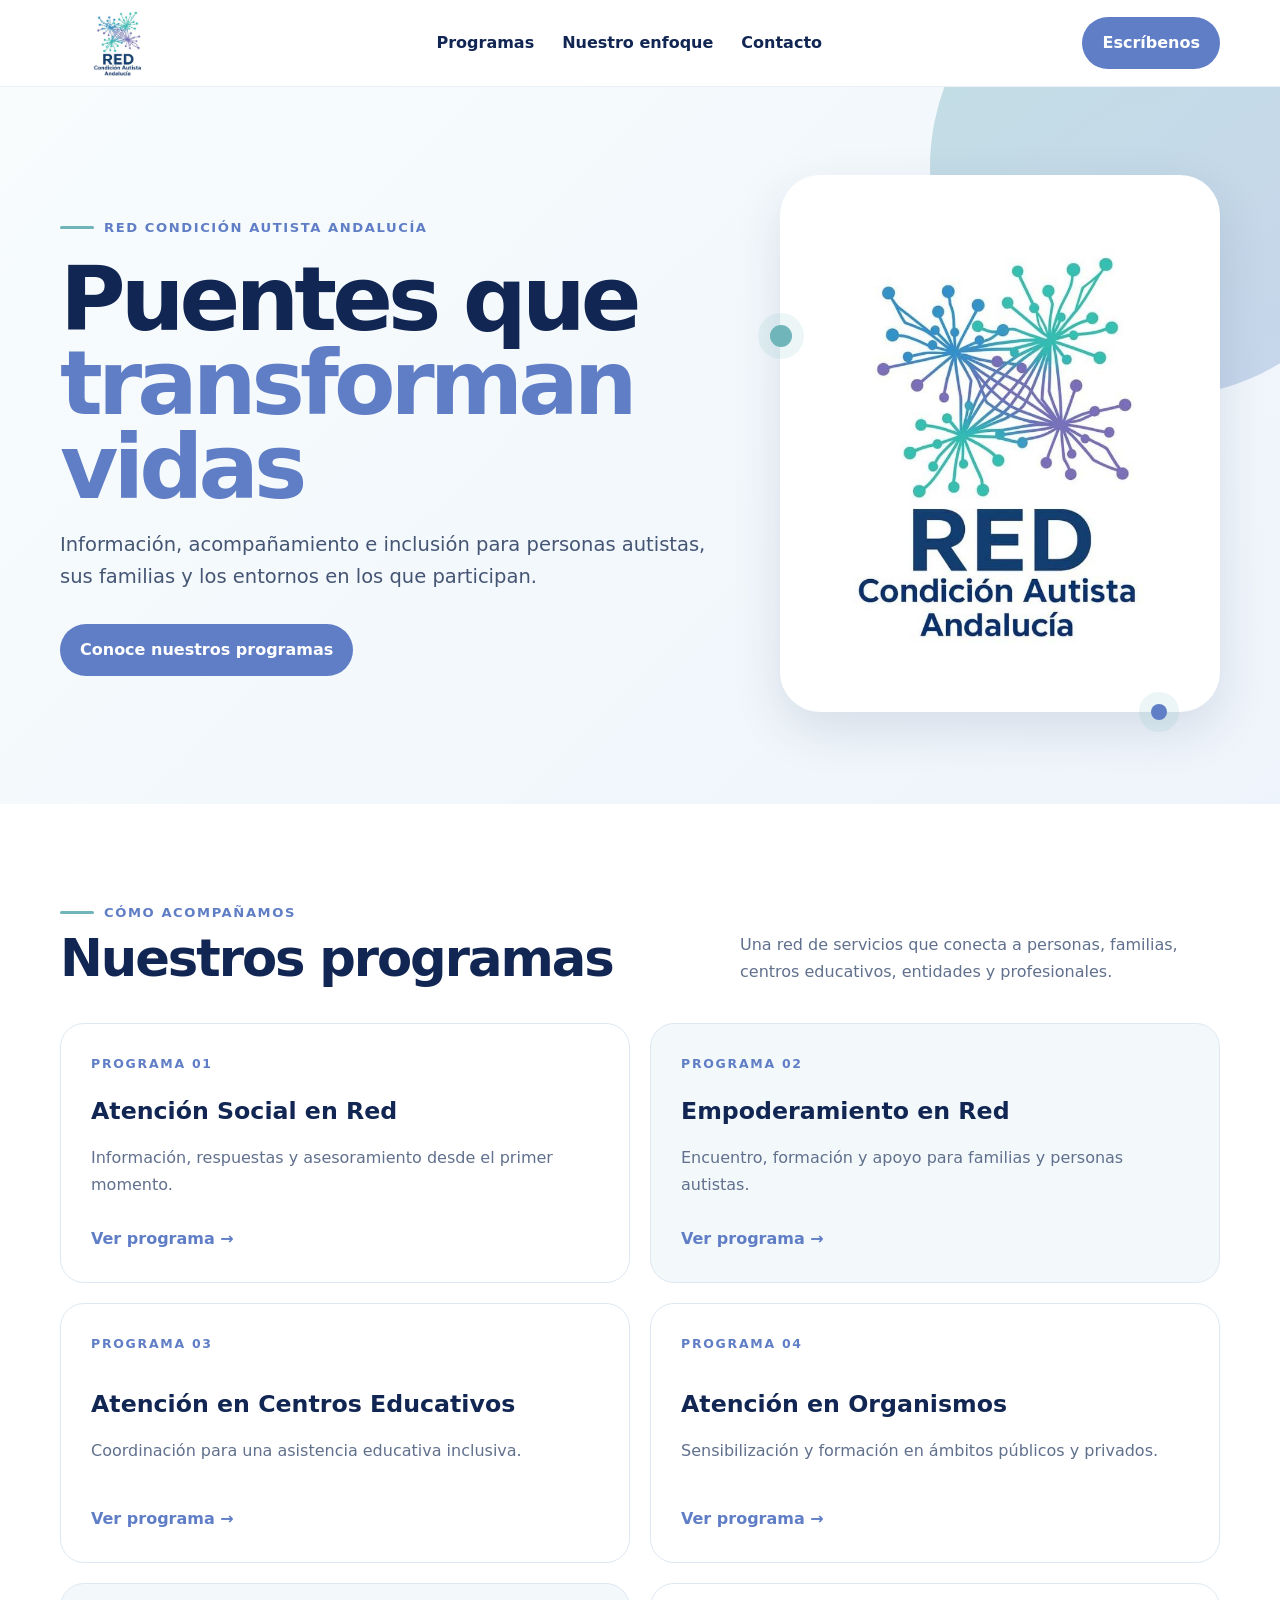
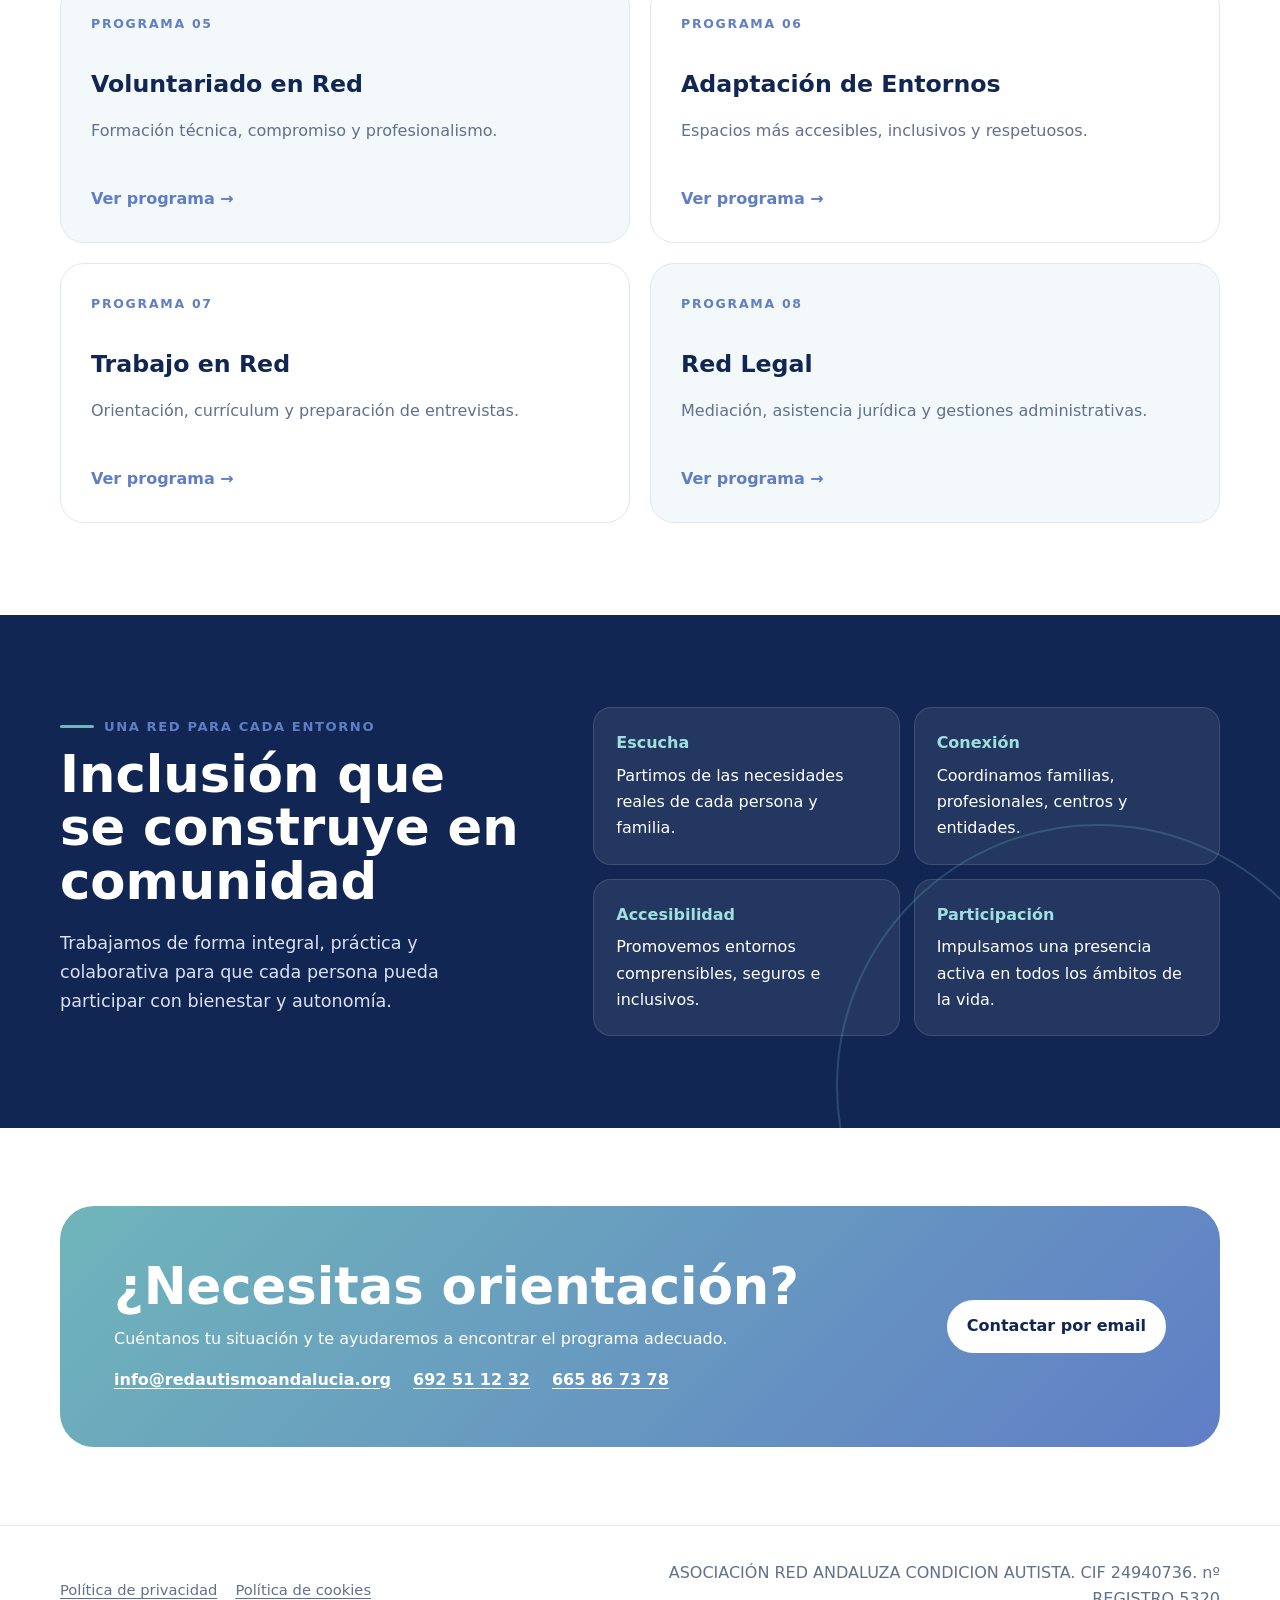
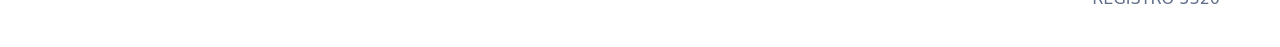
==== commit d9608768: "Restore homepage headline" ====
--- a/index.html
+++ b/index.html
@@ -57,7 +57,7 @@
 <div class="container hero-grid">
 <div>
 <span class="eyebrow">RED Condición Autista Andalucía</span>
-<h1>Apoyo e inclusión para <span>personas autistas en Andalucía</span>
+<h1>Puentes que <span>transforman vidas</span>
 </h1>
 <p class="lead">Información, acompañamiento e inclusión para personas autistas, sus familias y los entornos en los que participan.</p>
 <a class="btn" href="#programas">Conoce nuestros programas</a>
